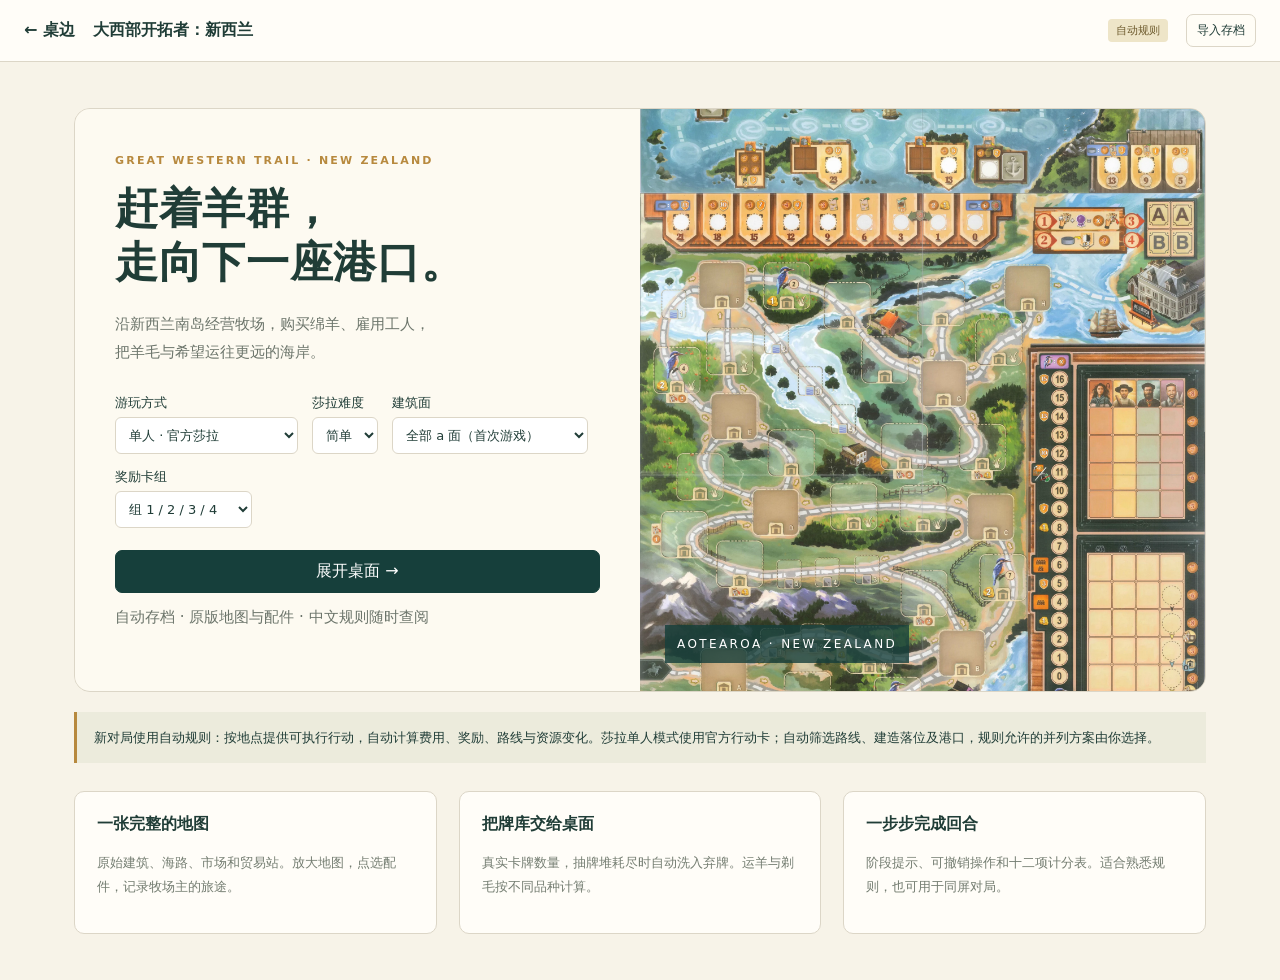
==== games/great-western-trail-new-zealand/index.html @ c580d437 "Add New Zealand game with Sarah solo rules and map movement" ====
<!doctype html>
<html lang="zh-CN"><head><meta charset="utf-8"><meta name="viewport" content="width=device-width,initial-scale=1"><meta name="theme-color" content="#163f3b"><link rel="icon" href="data:,">
<title>大西部开拓者：新西兰 · 桌边</title><link rel="stylesheet" href="./style.css"></head><body><div id="app"><p class="loading">正在展开新西兰地图…</p></div><div id="toast" role="status" aria-live="polite"></div><dialog id="modal"></dialog><script type="module" src="./app.mjs"></script></body></html>
---- games/great-western-trail-new-zealand/style.css ----
:root{--ink:#203d37;--pine:#163f3b;--cream:#f7f3e8;--line:#dcd6c7;--gold:#b7893e;--muted:#747d71}*{box-sizing:border-box}body{margin:0;background:var(--cream);color:var(--ink);font-family:system-ui,-apple-system,'Noto Sans SC',sans-serif}button,input,select,textarea{font:inherit}button,a.button{cursor:pointer;transition:background .15s,transform .15s}button:disabled{opacity:.4;cursor:not-allowed}button:focus-visible,a:focus-visible,input:focus-visible,select:focus-visible{outline:3px solid #d99e39;outline-offset:3px}a{color:inherit}button{border:1px solid var(--line);background:#fffdf6;color:var(--ink);padding:10px 15px;border-radius:7px}button:hover:not(:disabled){background:#e8eedf}button.primary,.button.primary{background:var(--pine);color:white;border-color:var(--pine)}button.danger{color:#a13c31}input,select,textarea{padding:9px;border:1px solid var(--line);border-radius:6px;background:#fff;color:var(--ink);max-width:100%}input[type=number]{width:90px}label{display:flex;gap:9px;align-items:center}h1,h2,h3,p{margin-top:0}h1{font-family:Georgia,'Songti SC',serif;font-weight:600;letter-spacing:.015em}small,.muted{color:var(--muted)}.eyebrow{font-size:11px;letter-spacing:.2em;color:var(--gold);font-weight:800}.top{display:flex;gap:18px;align-items:center;padding:14px 24px;border-bottom:1px solid var(--line);background:#fffdf8}.top .brand{font-size:16px;font-weight:700;text-decoration:none}.top .title{font-weight:600;flex:1}.top .tools{display:flex;gap:7px;flex-wrap:wrap}.top button{font-size:12px;padding:7px 10px}.landing{max-width:1180px;margin:46px auto;padding:0 24px}.hero-nz{display:grid;grid-template-columns:1fr 1fr;min-height:530px;border-radius:16px;overflow:hidden;background:#e9e5d6;border:1px solid var(--line)}.intro{padding:45px 40px;background:#fdfaf1;display:flex;flex-direction:column;justify-content:center}.intro h1{font-size:43px;line-height:1.25;margin:15px 0 20px}.intro p{line-height:1.9;font-size:15px;color:#6c756b}.hero-map{background-size:cover;background-position:center 75%;position:relative;min-height:350px}.hero-map:after{content:'AOTEAROA · NEW ZEALAND';position:absolute;bottom:28px;left:25px;letter-spacing:.2em;color:white;font-size:12px;background:#163f3bcc;padding:12px}.setup-fields{display:flex;gap:14px;flex-wrap:wrap;margin:12px 0 22px}.setup-fields label{display:grid;gap:5px;font-size:13px}.full{width:100%}.notice{padding:14px 17px;background:#ecebdc;border-left:3px solid var(--gold);font-size:13px;line-height:1.8;margin:20px 0}.landing .features{display:grid;grid-template-columns:repeat(3,1fr);gap:22px;margin-top:28px}.features article{padding:22px;border:1px solid var(--line);background:#fffdf8;border-radius:10px}.features h3{font-size:16px}.features p{font-size:13px;line-height:1.8;color:var(--muted)}.statusbar{display:flex;align-items:center;gap:14px;padding:12px 24px;background:var(--pine);color:#fff}.statusbar .round{font-size:12px;color:#d6dfcf}.statusbar strong{font-size:17px}.phase-pill{border:1px solid #708d72;border-radius:30px;padding:6px 12px;font-size:13px}.statusbar .right{margin-left:auto;font-size:12px;color:#d6dfcf}.layout{display:grid;grid-template-columns:minmax(0,1fr) 380px;gap:18px;padding:18px 24px;max-width:1800px;margin:auto}.board-panel{min-width:0;position:relative}.board-toolbar{display:flex;align-items:center;justify-content:space-between;gap:10px;margin-bottom:10px;font-size:12px}.board-toolbar .controls{display:flex;gap:5px}.board-toolbar button{padding:5px 9px}.board-viewport{height:calc(100vh - 268px);min-height:460px;overflow:auto;background:#d9e3d6;border:1px solid #b6c3b6;border-radius:10px;position:relative;overscroll-behavior:contain}.board{width:100%;position:relative;isolation:isolate;min-width:540px;line-height:0}.board .map{width:100%;height:auto;display:block;user-select:none;pointer-events:none}.piece{position:absolute;transform:translate(-50%,-50%);padding:0;border:0;background:transparent;border-radius:3px;line-height:1;min-width:0}.piece.tile{width:8.1%;box-shadow:0 1px 4px #18271f66}.piece.tile img{width:100%;display:block;border-radius:3px}.piece.small-tile{width:4.4%}.piece.token{width:22px;height:22px;background:var(--owner);border:2px solid white;color:white;box-shadow:0 1px 4px #0006;border-radius:50%;font-size:11px;display:grid;place-content:center;font-weight:700;z-index:5}.piece.rancher{width:30px;height:32px;border-radius:40% 40% 30% 30%;font-size:18px}.piece.ship{border-radius:3px;font-size:16px}.piece.warehouse{border-radius:2px}.piece:hover{outline:3px solid #e4b047;z-index:8}.wellington{position:absolute;left:73%;top:44.5%;font-size:11px;padding:8px;border-radius:4px;background:#faf4db;color:#3d4634;border:1px solid #c1a875}.placing .board{cursor:crosshair}.placing-banner{background:#e8cf89;color:#403a29;padding:10px 14px;border-radius:7px;margin-bottom:10px;font-size:13px;display:flex;justify-content:space-between;align-items:center}.placing-banner button{padding:4px 9px}.hand-panel{background:#fffdf8;border:1px solid var(--line);border-radius:10px;margin-top:12px;padding:14px}.hand-head{display:flex;gap:10px;justify-content:space-between;align-items:center;font-size:13px;margin-bottom:10px}.hand-actions,.actions-row{display:flex;gap:7px;flex-wrap:wrap;margin:10px 0}.hand-actions button,.actions-row button{font-size:12px;padding:7px 11px}.cards{display:flex;gap:8px;overflow-x:auto;padding:5px 4px 10px;align-items:flex-start}.card{border:2px solid transparent;background:none;padding:0;border-radius:9px;flex:0 0 89px;position:relative;overflow:hidden;line-height:0}.card img{width:100%;display:block}.card.selected{border-color:#ae7726;box-shadow:0 0 0 3px #eac984;transform:translateY(-3px)}.card .caption{line-height:1.4;background:#fffef7;font-size:10px;padding:4px;display:block;min-height:23px}.card:hover{background:none;filter:brightness(1.04)}.shelf{display:grid;grid-template-columns:repeat(3,1fr);gap:8px}.shelf .card{width:100%;min-width:0;flex:auto}.shelf.tiles .card img{aspect-ratio:1;object-fit:contain;background:#e9e4d5}.side{min-width:0;background:#fffdf8;border:1px solid var(--line);border-radius:10px;align-self:start;overflow:hidden}.tabs{display:flex;border-bottom:1px solid var(--line);background:#f0eee3}.tabs button{flex:1;border:0;border-radius:0;padding:13px 5px;font-size:12px;background:none;border-bottom:3px solid transparent}.tabs button.active{color:var(--pine);font-weight:800;border-bottom-color:var(--pine);background:#fffdf8}.side-body{padding:18px;max-height:calc(100vh - 205px);overflow:auto}.side h2{font-size:20px;margin-bottom:8px}.side h3{font-size:14px;margin:20px 0 10px}.side p{font-size:13px;line-height:1.8}.side .notice{font-size:12px;padding:10px;margin:12px 0}.resources{display:grid;grid-template-columns:repeat(3,1fr);gap:6px;margin-bottom:15px}.resource{background:#f1eee3;border-radius:6px;padding:9px 7px;font-size:11px;text-align:center;border:1px solid transparent}.resource b{display:block;font-size:21px;color:var(--ink);margin-bottom:3px}.resource:hover{border-color:var(--gold)}.task{padding:12px 0;border-top:1px solid #e9e4d8;display:flex;gap:10px;align-items:flex-start;font-size:13px;line-height:1.7}.task .check{flex-shrink:0;padding:4px 8px;font-size:11px}.task.done{opacity:.5}.worker-row{display:grid;grid-template-columns:1fr repeat(5,25px);gap:5px;align-items:center;font-size:12px;margin:9px 0}.worker-dot{height:22px;border:1px solid var(--line);border-radius:3px;background:#e9e5d9;display:grid;place-content:center}.worker-dot.filled{background:#59745c;color:white}.market-head{display:flex;align-items:center;justify-content:space-between;gap:8px;font-size:13px;margin:16px 0 10px}.market-head button{padding:6px 9px;font-size:11px}.stack-count{border:1px solid var(--line);padding:5px 9px;border-radius:5px;color:var(--muted);font-size:11px}.rules details{border-bottom:1px solid var(--line);padding:11px 0}.rules summary{cursor:pointer;font-size:14px;font-weight:600}.rules p{margin:10px 0 0}.rules-links{display:flex;flex-direction:column;gap:10px;margin:20px 0;font-size:13px}.log-list{font-size:12px;line-height:1.75}.log-list li{padding:8px 0;border-bottom:1px solid var(--line)}.score-wrap{padding:28px;max-width:1100px;margin:auto;overflow:auto}table{width:100%;border-collapse:collapse;background:#fffdf8}th,td{border:1px solid var(--line);padding:12px;text-align:left;font-size:13px}td small{display:block;margin-top:4px;line-height:1.5}td input{width:75px!important}tfoot td{font-size:20px;font-weight:bold;background:#e7ecd9}.score-wrap h1{font-size:32px}#toast{position:fixed;bottom:25px;left:50%;transform:translateX(-50%);background:#243e36;color:white;padding:12px 22px;border-radius:8px;z-index:100;max-width:90vw;box-shadow:0 4px 20px #0003;display:none}#toast.visible{display:block}dialog{max-width:620px;width:calc(100% - 32px);max-height:90vh;padding:0;border:1px solid var(--line);border-radius:14px;color:var(--ink);background:#fffdf8;box-shadow:0 20px 80px #0005}dialog::backdrop{background:#152b27bb}dialog .dialog-body{padding:24px;overflow:auto}dialog h2{font-size:22px;margin-bottom:14px}dialog p{line-height:1.8;font-size:14px}dialog .close{float:right;font-size:16px;padding:3px 10px}.detail-image{max-width:100%;max-height:52vh;display:block;margin:0 auto 18px;object-fit:contain}.form-row{display:flex;gap:12px;align-items:center;flex-wrap:wrap;margin:14px 0}.form-row label{font-size:13px}.dialog-actions{display:flex;gap:9px;flex-wrap:wrap;margin-top:20px}.loading{text-align:center;padding:100px 20px}.curtain{text-align:center;max-width:520px;margin:100px auto;padding:40px}.curtain h1{font-size:34px}.error{color:#a74436;white-space:pre-wrap}.preview-badge{background:#eee5c8;color:#6d5a2c;padding:4px 8px;border-radius:4px;font-size:11px}.chip{padding:4px 8px;border-radius:15px;background:#e6ebdd;font-size:11px;display:inline-block;margin:2px}.hidden{display:none!important}.bottom-note{font-size:11px;color:var(--muted);padding-top:10px}.status-player{display:inline-block;width:10px;height:10px;border-radius:50%;margin-right:6px}.player-select{width:100%;margin-bottom:12px}.dialog-body .cards{flex-wrap:wrap;max-height:60vh;overflow:auto}.dialog-body .card{flex-basis:90px}.kbd-hint{font-size:11px;color:var(--muted)}
@media(min-width:1500px){.layout{grid-template-columns:minmax(0,1fr) 420px}}@media(max-width:900px){.layout{grid-template-columns:1fr;padding:12px;gap:12px}.side-body{max-height:none}.board-viewport{height:64vh;min-height:360px}.top{padding:12px;flex-wrap:wrap;gap:9px}.top .title{font-size:13px}.top .tools{margin-left:auto}.statusbar{padding:10px 12px;gap:8px;flex-wrap:wrap}.statusbar strong{font-size:14px}.hero-nz{grid-template-columns:1fr}.hero-map{min-height:260px;order:-1;background-position:center 60%}.intro{padding:28px}.intro h1{font-size:34px}.landing{margin-top:20px;padding:0 15px}.landing .features{grid-template-columns:1fr;gap:12px}.resources{grid-template-columns:repeat(6,1fr)}.resource{padding:8px 3px}.resource b{font-size:19px}.shelf{grid-template-columns:repeat(5,1fr)}}@media(max-width:500px){.top .title{display:none}.phase-pill{font-size:11px}.statusbar .right{display:none}.board-viewport{height:53vh;min-height:320px}.board{min-width:500px}.resources{grid-template-columns:repeat(3,1fr)}.card{flex-basis:76px}.shelf{grid-template-columns:repeat(3,1fr)}.hand-head{align-items:flex-start;font-size:12px}.board-toolbar{flex-wrap:wrap}.intro h1{font-size:30px}.score-wrap{padding:14px}.score-wrap table{min-width:480px}.side-body{padding:15px}}

.sarah-card{display:block;width:100%;aspect-ratio:410/254;object-fit:contain;border-radius:9px;margin:15px 0 9px;box-shadow:0 3px 12px #0002}.sarah-heading h2{margin:8px 0}.sarah-choices{display:grid;grid-template-columns:1fr 1fr;gap:9px;margin:14px 0}.sarah-choice{padding:8px;display:flex;flex-wrap:wrap;gap:4px;justify-content:center}.sarah-choice img{max-width:100%;height:106px;object-fit:contain}.sarah-choice span{width:100%;font-size:12px;line-height:1.6}.sarah-heading+.sarah-card+p{font-size:12px}
.rule-choice{display:flex;flex-direction:column;gap:5px;align-items:center;max-width:130px;white-space:normal}.rule-choice img{width:100%;max-height:170px;object-fit:contain}.dialog-body form>label{display:flex;flex-direction:column;gap:6px;margin:12px 0}.dialog-body select{max-width:100%;width:100%;white-space:normal}.tasks{display:grid;gap:8px;margin:12px 0}

.move-lines{position:absolute;inset:0;width:100%;height:100%;pointer-events:none;z-index:9}.move-lines polyline{fill:none;stroke:#f5ad23;stroke-width:5;vector-effect:non-scaling-stroke;stroke-linejoin:round;stroke-dasharray:9 5}.move-target{position:absolute;transform:translate(-50%,-50%);width:8.5%;aspect-ratio:1;min-width:36px;min-height:36px;background:transparent;border:3px solid #22bd80;box-shadow:0 0 0 2px #173f35;border-radius:8px;z-index:10;padding:0}.move-target:hover,.move-target.chosen{background:#ffcf4033!important;border-color:#ffcb45;box-shadow:0 0 0 3px #574420}.move-target span{position:absolute;right:-7px;top:-13px;background:#163f3b;color:white;border-radius:12px;font-size:12px;line-height:22px;min-width:24px;padding:0 4px}.move-target.chosen span{background:#725215}.move-routes{display:grid;gap:8px}.move-routes button{text-align:left;line-height:1.6;overflow-wrap:anywhere}.move-routes [aria-pressed=true]{border:2px solid #197554;background:#e9f3e4}.move-routes small{font-size:11px}
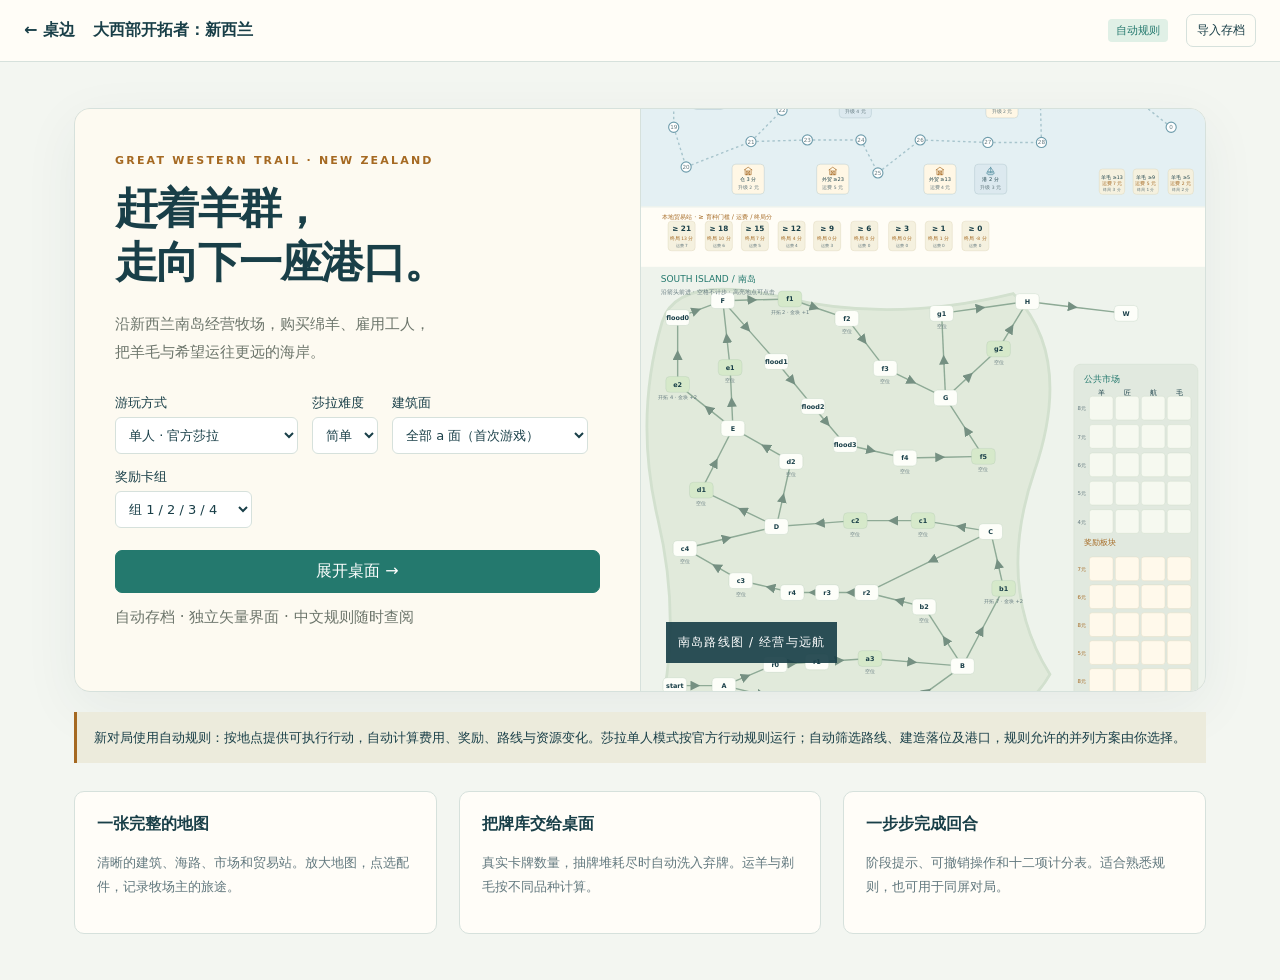
==== commit 9280f411: "Improve New Zealand game layout with original vector UI and clear trade stations" ====
--- a/games/great-western-trail-new-zealand/index.html
+++ b/games/great-western-trail-new-zealand/index.html
@@ -1,3 +1,3 @@
 <!doctype html>
-<html lang="zh-CN"><head><meta charset="utf-8"><meta name="viewport" content="width=device-width,initial-scale=1"><meta name="theme-color" content="#163f3b"><link rel="icon" href="data:,">
+<html lang="zh-CN"><head><meta charset="utf-8"><meta name="viewport" content="width=device-width,initial-scale=1,viewport-fit=cover"><meta name="theme-color" content="#163f3b"><link rel="icon" href="data:,">
 <title>大西部开拓者：新西兰 · 桌边</title><link rel="stylesheet" href="./style.css"></head><body><div id="app"><p class="loading">正在展开新西兰地图…</p></div><div id="toast" role="status" aria-live="polite"></div><dialog id="modal"></dialog><script type="module" src="./app.mjs"></script></body></html>
--- a/games/great-western-trail-new-zealand/style.css
+++ b/games/great-western-trail-new-zealand/style.css
@@ -5,3 +5,35 @@
 .rule-choice{display:flex;flex-direction:column;gap:5px;align-items:center;max-width:130px;white-space:normal}.rule-choice img{width:100%;max-height:170px;object-fit:contain}.dialog-body form>label{display:flex;flex-direction:column;gap:6px;margin:12px 0}.dialog-body select{max-width:100%;width:100%;white-space:normal}.tasks{display:grid;gap:8px;margin:12px 0}
 
 .move-lines{position:absolute;inset:0;width:100%;height:100%;pointer-events:none;z-index:9}.move-lines polyline{fill:none;stroke:#f5ad23;stroke-width:5;vector-effect:non-scaling-stroke;stroke-linejoin:round;stroke-dasharray:9 5}.move-target{position:absolute;transform:translate(-50%,-50%);width:8.5%;aspect-ratio:1;min-width:36px;min-height:36px;background:transparent;border:3px solid #22bd80;box-shadow:0 0 0 2px #173f35;border-radius:8px;z-index:10;padding:0}.move-target:hover,.move-target.chosen{background:#ffcf4033!important;border-color:#ffcb45;box-shadow:0 0 0 3px #574420}.move-target span{position:absolute;right:-7px;top:-13px;background:#163f3b;color:white;border-radius:12px;font-size:12px;line-height:22px;min-width:24px;padding:0 4px}.move-target.chosen span{background:#725215}.move-routes{display:grid;gap:8px}.move-routes button{text-align:left;line-height:1.6;overflow-wrap:anywhere}.move-routes [aria-pressed=true]{border:2px solid #197554;background:#e9f3e4}.move-routes small{font-size:11px}
+.map-choice{position:absolute;transform:translate(-50%,-50%);min-width:32px;min-height:32px;padding:4px;border:3px solid #f8d569;border-radius:50%;background:#164c43ed;color:white;z-index:12;box-shadow:0 0 0 2px #193e35;line-height:1;font-weight:bold}.map-choice.port-choice{border-radius:5px;background:#795414}.map-choice:hover{background:#a87a20!important}.map-choice:focus-visible{outline:3px solid white}
+/* Independent route atlas: typography and colors are shared with generated vector faces. */
+:root{--ink:#193f48;--pine:#24796e;--cream:#f3f6f1;--line:#d6e1dc;--gold:#a56922;--muted:#62787e}.top{background:#fffdf7;border-bottom:1px solid var(--line)}.hero-nz{box-shadow:0 16px 55px #193f4810}.hero-map{background-size:cover;background-position:center 70%;border-left:1px solid var(--line)}.hero-map:after{content:'南岛路线图 / 经营与远航';background:#193f48e8;letter-spacing:.1em}.intro h1{letter-spacing:-.04em}.statusbar{background:#193f48}.board-viewport{background:#e4f0f3;border-color:#bdcfca}.board .piece.tile{box-shadow:0 2px 6px #193f4826;border:1px solid #779f93}.card{border-radius:10px}.card img{background:#fffdf7}.card .caption{background:#f3f6f1;color:#193f48}.card.selected{border-color:#24796e;box-shadow:0 0 0 3px #a9d7c6}.shelf.tiles .card img{background:#fffdf7}.side{box-shadow:0 5px 20px #193f4808}.side h2{letter-spacing:-.02em}.resource{background:#edf3ed}.ability-grid{display:grid;grid-template-columns:repeat(2,minmax(0,1fr));gap:10px}.ability{padding:12px;border:1px solid #d6e1dc;border-radius:10px;background:#fffdf7;display:grid;gap:6px;font-size:13px;line-height:1.6}.ability b{color:#62787e}.ability.unlocked{background:#e0f0e6;border-color:#89bca7}.ability.unlocked b{color:#24796e}.warehouse-grid{display:grid;grid-template-columns:repeat(5,1fr);gap:6px}.warehouse-grid .ability{padding:8px;text-align:center}.detail-image{width:auto;min-width:240px;max-height:62vh}.sarah-card{background:#fffdf7}.preview-badge{background:#e0f0e6;color:#24796e}@media(max-width:600px){.ability-grid{grid-template-columns:1fr}.warehouse-grid{grid-template-columns:repeat(5,1fr)}.warehouse-grid .ability{padding:4px;font-size:11px}.detail-image{min-width:0;max-width:100%}}
+/* Phone workspace: one focused page, persistent navigation and contextual actions. */
+@media(max-width:900px){
+ .mobile-game{height:100dvh;display:grid;grid-template-rows:auto auto minmax(0,1fr) auto auto;overflow:hidden;background:#f3f6f1}
+ .mobile-header{display:flex;align-items:center;gap:8px;padding:10px 12px;background:#fffdf7;border-bottom:1px solid var(--line);padding-top:max(10px,env(safe-area-inset-top))}.mobile-header>div{flex:1;min-width:0}.mobile-header small{display:block;font-size:11px;color:var(--muted);margin-bottom:5px}.mobile-header strong{display:flex;align-items:center;gap:7px;font-size:14px}.mobile-header strong span{font-size:11px;font-weight:500;margin-left:4px}.mobile-header i{width:9px;height:9px;border-radius:50%;flex-shrink:0}.mobile-header button{width:44px;height:44px;padding:0;font-size:20px}
+ .mobile-resources{display:grid;grid-template-columns:repeat(6,1fr);padding:8px 10px;background:#e7efea;gap:4px}.mobile-resources span{font-size:10px;color:var(--muted);text-align:center}.mobile-resources b{display:block;font-size:17px;color:var(--ink);line-height:1.3}
+ .mobile-page{min-height:0;overflow:auto;overscroll-behavior:contain;padding:16px 14px}.mobile-page h2{font-size:22px;margin:2px 0 14px}.mobile-page p{font-size:14px;line-height:1.7}.mobile-page button{min-height:44px}.mobile-page>.resources{display:none}.mobile-page .tasks{display:grid;gap:10px}.mobile-page>.primary.full{margin-top:14px}.mobile-page .notice{margin:14px 0}.mobile-page .shelf{grid-template-columns:repeat(2,minmax(0,1fr));gap:12px}.mobile-page .shelf .card .caption{font-size:12px;padding:8px}
+ .mobile-nav{grid-row:5;display:grid;grid-template-columns:repeat(5,1fr);background:#fffdf7;border-top:1px solid var(--line);padding:4px 4px max(5px,env(safe-area-inset-bottom));z-index:20}.mobile-nav button{border:0;background:none;border-radius:10px;padding:6px 2px;font-size:11px;min-height:53px}.mobile-nav button>span{display:block;font-size:21px;line-height:24px;margin-bottom:3px}.mobile-nav [aria-current=page]{background:#e0f0e6;color:#186358;font-weight:750}
+ .mobile-dock{grid-row:4;display:flex;gap:8px;align-items:center;padding:10px 12px;background:#fffdf7;border-top:1px solid var(--line);box-shadow:0 -6px 20px #193f4808}.mobile-dock>div{flex:1;min-width:0}.mobile-dock strong{display:block;font-size:13px;line-height:1.4}.mobile-dock small{display:block;color:var(--muted);font-size:11px;line-height:1.5;margin-top:3px}.mobile-dock button{min-height:44px;padding:8px 12px;font-size:13px;flex-shrink:0}.mobile-dock [data-mobile-routes]{border:0;background:none;text-decoration:underline;min-height:32px;padding:4px 0;font-size:11px}
+ .mobile-map-view{display:flex;flex-direction:column;padding:0;overflow:hidden}.mobile-map-view .board-toolbar{margin:0;padding:6px 8px;flex:none;background:#fffdf7}.mobile-map-view .board-toolbar>span{display:none}.mobile-map-view .controls{width:100%;justify-content:space-between;align-items:center;gap:3px}.mobile-map-view .controls button{min-width:38px;min-height:42px;padding:6px 8px;font-size:12px}.mobile-map-view .controls>span{display:none}.mobile-map-view .board-viewport{flex:1;min-height:0;height:auto;border:0;border-radius:0;touch-action:pan-x pan-y pinch-zoom}.mobile-map-view>.bottom-note{display:none}.mobile-map-view .board{min-width:500px}.mobile-map-view .map-choice{min-width:44px;min-height:44px}.mobile-map-view .move-target{min-width:44px;min-height:44px}.mobile-map-view .piece.tile:not(.small-tile){min-width:44px}.mobile-map-view .piece.token{min-height:30px}.mobile-map-view .placing-banner{flex:none;margin:0;border-radius:0}
+ .mobile-page .hand-panel{margin:0;padding:0;border:0;background:none}.mobile-page .hand-head{display:block}.mobile-page .hand-head>span{display:block;margin-top:8px;line-height:1.6}.mobile-page .cards{display:grid;grid-template-columns:repeat(2,minmax(0,1fr));gap:12px;overflow:visible;padding:8px 3px}.mobile-page .cards .card{width:100%;min-width:0}.mobile-page .hand-actions{display:grid;grid-template-columns:repeat(2,1fr);gap:8px}.mobile-page .hand-actions button{padding:10px;font-size:12px}.mobile-page .hand-actions .stack-count{text-align:center;padding:12px}
+ dialog{max-width:620px;width:100%;max-height:90dvh;margin:auto auto 0;border-radius:20px 20px 0 0;padding-bottom:env(safe-area-inset-bottom)}dialog .dialog-body{padding:20px 16px;max-height:90dvh;overflow:auto}dialog .close{min-width:44px;min-height:44px}dialog button{min-height:44px}dialog .shelf{grid-template-columns:repeat(2,minmax(0,1fr))}dialog .dialog-actions{position:sticky;bottom:-20px;background:#fffdf7;padding:12px 0 20px;margin-bottom:-20px;border-top:1px solid var(--line);z-index:4}dialog .dialog-actions button{flex:1}dialog select,dialog input{font-size:16px}dialog label{flex-wrap:wrap}dialog .detail-image{max-height:48dvh}.mobile-menu{display:grid;gap:10px}.mobile-menu a{text-align:center;padding:14px}
+ #toast{bottom:calc(80px + env(safe-area-inset-bottom));font-size:13px}.landing .hero-map{min-height:170px;max-height:190px}.landing .intro{padding:22px}.landing .intro h1{font-size:28px}.landing .setup-fields{display:grid;grid-template-columns:1fr;gap:12px}.landing .setup-fields select{width:100%;min-height:44px;font-size:16px}
+}
+.ui-icon{width:24px;height:24px;display:inline-block;vertical-align:middle;flex-shrink:0}.worker-label{display:flex;align-items:center;gap:8px}.worker-label .ui-icon{width:30px;height:30px;color:var(--pine)}.resource>.ui-icon{width:21px;height:21px;color:var(--pine);margin-bottom:3px}
+@media(max-width:900px){.mobile-nav .ui-icon{display:block;margin:0 auto 4px;width:23px;height:23px}.mobile-resources .ui-icon{display:inline-block;width:16px;height:16px;margin-right:4px;color:var(--pine)}.mobile-resources b{display:inline-block}.mobile-resources span{line-height:1.5}.mobile-map-view .board{aspect-ratio:2/3}.mobile-page .worker-row{grid-template-columns:1fr repeat(5,23px);gap:4px}.mobile-page .worker-label{font-size:13px}.mobile-page .worker-label .ui-icon{width:27px;height:27px}}
+@media(max-width:900px){.mobile-resources .mobile-resource-value{display:flex;justify-content:center;align-items:center;gap:4px;white-space:nowrap}.mobile-resources .mobile-resource-value .ui-icon{margin:0}.mobile-resources .mobile-resource small{display:block;font-size:10px;line-height:1.4;margin-top:2px}.mobile-resources{padding-top:7px;padding-bottom:7px}}
+.player-board{--pb-line:#cfdbd1}.pb-section{margin:20px 0;background:#fffdf7;border:1px solid var(--pb-line);border-radius:13px;padding:12px}.pb-section-title{display:flex;align-items:center;justify-content:space-between;gap:8px;margin-bottom:10px}.pb-section-title h3,.side .pb-section-title h3{margin:0;font-size:15px}.pb-section-title>span{font-size:10px;color:var(--muted);white-space:nowrap}.pb-section-title .ui-icon{width:19px;height:19px}.pb-summary{display:grid;grid-template-columns:repeat(4,1fr);gap:6px}.pb-summary>span{display:grid;grid-template-columns:auto auto;justify-content:center;align-items:center;gap:4px;padding:10px 4px;background:#e7efea;border-radius:9px}.pb-summary b{font-size:19px}.pb-summary small{grid-column:span 2;font-size:10px;text-align:center}.pb-summary .ui-icon{width:20px;height:20px;color:var(--pine)}.pb-legend{display:flex;gap:9px;flex-wrap:wrap;font-size:10px;color:var(--muted);margin:8px 0 14px}.pb-worker-track{margin:14px 0 18px}.pb-worker-heading{display:flex;align-items:center;gap:7px;margin-bottom:7px;color:var(--track);font-size:13px}.pb-worker-heading .ui-icon{width:23px;height:23px}.pb-worker-heading>span{margin-left:auto;font-size:11px}.pb-worker-slots{display:grid;grid-template-columns:repeat(5,minmax(0,1fr));gap:5px}.pb-worker-slot{position:relative;min-height:91px;border:1px solid #d7dfd9;background:#f5f5ef;border-radius:7px;padding:4px 2px;color:#718278}.pb-worker-slot.occupied{border-color:var(--track);background:color-mix(in srgb,var(--track) 12%,#fffdf7);color:var(--track)}.pb-worker-slot.next{border:2px dashed var(--track);padding:3px 1px;color:var(--track);background:#fffdf7}.pb-slot-number{display:flex;justify-content:space-between;padding:0 4px;font-size:10px;line-height:15px}.pb-slot-number i{font-style:normal}.pb-reward{display:flex;flex-direction:column;align-items:center;gap:3px;padding-top:4px}.pb-reward .ui-icon{width:24px;height:24px}.pb-reward strong{font-size:10px;font-weight:650;text-align:center;line-height:1.35}.pb-points{position:absolute;bottom:3px;left:0;right:0;text-align:center;font-size:9px;color:#946623}.pb-help,.side p.pb-help{font-size:11px;line-height:1.65;color:var(--muted);margin:8px 0 0}.pb-pending{background:#fff0cc;border:1px solid #dab45b;padding:10px;border-radius:10px;font-size:12px;display:flex;align-items:center;gap:10px}.pb-pending>span{flex:1}.pb-pending button{font-size:12px;padding:7px}.pb-aux-row{display:grid;grid-template-columns:.9fr 1fr 1fr;gap:8px;padding:10px 0;border-bottom:1px solid #e6ece5}.pb-aux-title{display:flex;flex-direction:column;align-items:flex-start;justify-content:center;gap:5px;font-size:12px}.pb-aux-title small{font-size:10px;color:var(--muted)}.pb-aux-title .ui-icon{color:var(--pine)}.pb-disk-slot{display:flex;flex-direction:column;align-items:center;gap:5px;padding:9px 4px;border:1px solid #dce3dc;border-radius:9px;background:#f1f2ec;text-align:center}.pb-disk-face{position:relative;display:grid;place-items:center;width:44px;height:44px;border-radius:50%;background:#d9ded7;border:3px solid #fff;box-shadow:0 0 0 1px #b7c3bb;color:#60756c}.pb-disk-slot.black .pb-disk-face{border-color:#354c45}.pb-disk-status{position:absolute;right:-4px;bottom:-4px;font-size:11px;background:#fffdf7;border:1px solid #bccdc2;line-height:16px;min-width:16px;border-radius:50%}.pb-disk-slot.unlocked{background:#e3f2e7;border-color:#93bca1}.pb-disk-slot.unlocked .pb-disk-face{background:transparent;border-style:dashed;color:#24796e}.pb-disk-slot b{font-size:11px}.pb-disk-slot small{font-size:9px;color:var(--muted);line-height:1.4}.pb-capacity-board{display:grid;grid-template-columns:1fr;gap:10px;margin-top:14px}.pb-capacity h4{font-size:12px;margin:0 0 6px}.pb-capacity>div{display:grid;grid-template-columns:1fr 1fr;gap:8px}.pb-warehouse-chain{display:grid;grid-template-columns:1fr .64fr 1fr .64fr 1fr .64fr 1fr .64fr 1fr;align-items:center;margin:16px 0;gap:1px}.pb-warehouse{display:flex;flex-direction:column;align-items:center;padding:7px 1px;border:1px solid #becabe;border-radius:6px;background:#f1f3eb;gap:2px;min-width:0}.pb-warehouse .ui-icon{width:21px;height:21px;color:#6e8478}.pb-warehouse b{font-size:11px}.pb-warehouse small{font-size:9px;color:var(--muted)}.pb-warehouse.built{background:#e2f2e7;border-color:#579977}.pb-warehouse.built .ui-icon{color:#24796e}.pb-warehouse-link{display:flex;flex-direction:column;align-items:center;position:relative;color:#a49c87;gap:2px;font-size:9px}.pb-warehouse-link:before{content:'';height:2px;position:absolute;top:50%;left:0;right:0;background:currentColor;opacity:.3}.pb-warehouse-link .ui-icon{width:16px;height:16px;background:#fffdf7;z-index:1}.pb-warehouse-link b,.pb-warehouse-link span{z-index:1;background:#fffdf7;white-space:nowrap}.pb-warehouse-link.earned{color:#24796e}.pb-cert-track{display:grid;grid-template-columns:repeat(6,1fr);gap:5px}.pb-cert-cell{border:1px solid #bacabf;min-height:66px;border-radius:6px;display:flex;flex-direction:column;align-items:center;gap:3px;padding:5px 1px;background:#f1f5ef}.pb-cert-cell.current{border:2px solid #24796e;background:#dcefe3;padding:4px 0}.pb-cert-cell.locked{border-style:dashed;opacity:.45}.pb-cert-cell .ui-icon{width:17px;height:17px;color:#a56922}.pb-cert-cell small{font-size:9px}.pb-cert-cell b{font-size:14px}
+@media(max-width:900px){.mobile-page .pb-section{padding:11px 9px}.mobile-page .pb-help{font-size:11px;line-height:1.65}.mobile-page .pb-summary{margin-top:12px}.mobile-page .pb-worker-slots{gap:5px}.mobile-page .pb-section-title h3{font-size:14px}.mobile-page .pb-worker-slot{min-height:91px}.mobile-page .pb-reward strong{font-size:10px}.mobile-page .pb-capacity-board{grid-template-columns:1fr}.mobile-page .pb-pending{position:sticky;bottom:0;z-index:3}}
+.phase-ribbon{display:grid;grid-template-columns:repeat(3,1fr);gap:6px;margin:0 0 16px}.phase-ribbon>span{position:relative;display:flex;flex-wrap:wrap;justify-content:center;align-items:center;gap:4px;background:#e9eee7;border:1px solid #d4ddd1;border-radius:9px;padding:10px 5px;color:#7c8e82;font-size:11px}.phase-ribbon .ui-icon{width:20px;height:20px}.phase-ribbon .current{background:#dcefe2;border-color:#5e9c7d;color:#1b6752;box-shadow:inset 0 -3px #5e9c7d}.phase-ribbon .complete{background:#eef5ec;color:#47765a}.phase-ribbon b{font-size:11px}.pb-worker-slot{font:inherit;text-align:left}.pb-worker-slot:hover{box-shadow:0 0 0 2px var(--track);background:#fffdf7}.mobile-page>.resources{display:none}
+@media(min-width:1100px){.layout:has(.player-board){grid-template-columns:minmax(0,.85fr) minmax(650px,1.15fr)}.side .player-board{display:grid;grid-template-columns:220px minmax(0,1fr);gap:12px;align-items:start}.side .pb-summary{grid-column:1/-1}.side .pb-section{margin:0}.side .pb-workers-section{grid-column:2;grid-row:2}.side .pb-disks-section{grid-column:1;grid-row:2/5}.side .pb-cert-section{grid-column:2;grid-row:3}.side .pb-warehouses-section{grid-column:1/-1;grid-row:5}.side .pb-pending{grid-column:2;grid-row:4}.side .pb-aux-row{gap:4px;grid-template-columns:.85fr 1fr 1fr}.side .pb-disk-slot{padding:7px 2px}.side .pb-disk-face{width:37px;height:37px}.side .pb-section-title{flex-wrap:wrap}.side .pb-worker-slot{min-height:98px}}
+.pb-worker-track{display:grid;grid-template-columns:42px minmax(0,1fr);align-items:stretch;gap:6px;margin:10px 0}.pb-worker-heading{flex-direction:column;justify-content:center;gap:4px;margin:0;text-align:center}.pb-worker-heading b{font-size:10px;line-height:1.4}.pb-worker-heading>span{margin:0;font-size:10px}.pb-worker-heading .ui-icon{width:27px;height:27px}.pb-worker-slot{min-height:86px}.pb-worker-slots{gap:4px}
+@media(max-width:900px){.mobile-page .pb-worker-slot{min-height:86px}.mobile-page .pb-worker-slots{gap:4px}.mobile-page .pb-reward strong{font-size:9px}.mobile-page .pb-worker-heading b{font-size:10px}}
+#toast{pointer-events:none}
+@media(max-width:900px){.mobile-page .pb-pending{position:static}.pb-worker-slot{scroll-margin-block:20px}}
+@media(min-width:901px){.side:has(.player-board) .resources{grid-template-columns:repeat(6,minmax(0,1fr));gap:6px}.side:has(.player-board) .resource{padding:7px 3px}.side:has(.player-board) .resource b{font-size:17px}.side:has(.player-board) .resource .ui-icon{width:18px;height:18px}.board-toolbar{flex-wrap:wrap}.board-toolbar .controls{flex-shrink:0}.board-toolbar .controls button{white-space:nowrap}}
+@media(min-width:901px){.layout>.side{display:flex;flex-direction:column;height:calc(100dvh - 170px);min-height:480px}.layout>.side>.tabs{flex-shrink:0}.layout>.side>.side-body{flex:1;min-height:0;max-height:none;overflow:auto}.layout>.side>.hand-panel{flex-shrink:0;max-height:min(43dvh,370px);overflow:auto;margin:0;border:0;border-top:1px solid var(--line);border-radius:0;background:#eef4ed;padding:12px}.side>.hand-panel .hand-head{display:block}.side>.hand-panel .hand-head>span{display:block;margin-top:5px;font-size:11px}.side>.hand-panel .cards{gap:7px}.side>.hand-panel .card{flex-basis:76px}.side>.hand-panel .hand-actions{margin-bottom:0}.layout>.board-panel .board-viewport{height:calc(100dvh - 230px);min-height:460px}}
+
+/* Trade details keep requirements, payment and scoring visually separate. */
+.trade-stats{display:grid;grid-template-columns:repeat(3,minmax(0,1fr));gap:8px;margin:16px 0}.trade-stats>div{display:flex;flex-direction:column;align-items:center;gap:6px;background:#eef3ec;border:1px solid #c5d4c2;border-radius:12px;padding:12px 6px;text-align:center}.trade-stats strong{font-size:24px;color:#164c43}.trade-stats small{font-size:12px;color:#52665b}.trade-reward{display:flex;align-items:center;gap:8px;padding:12px;background:#fff3d6;border-radius:10px}
